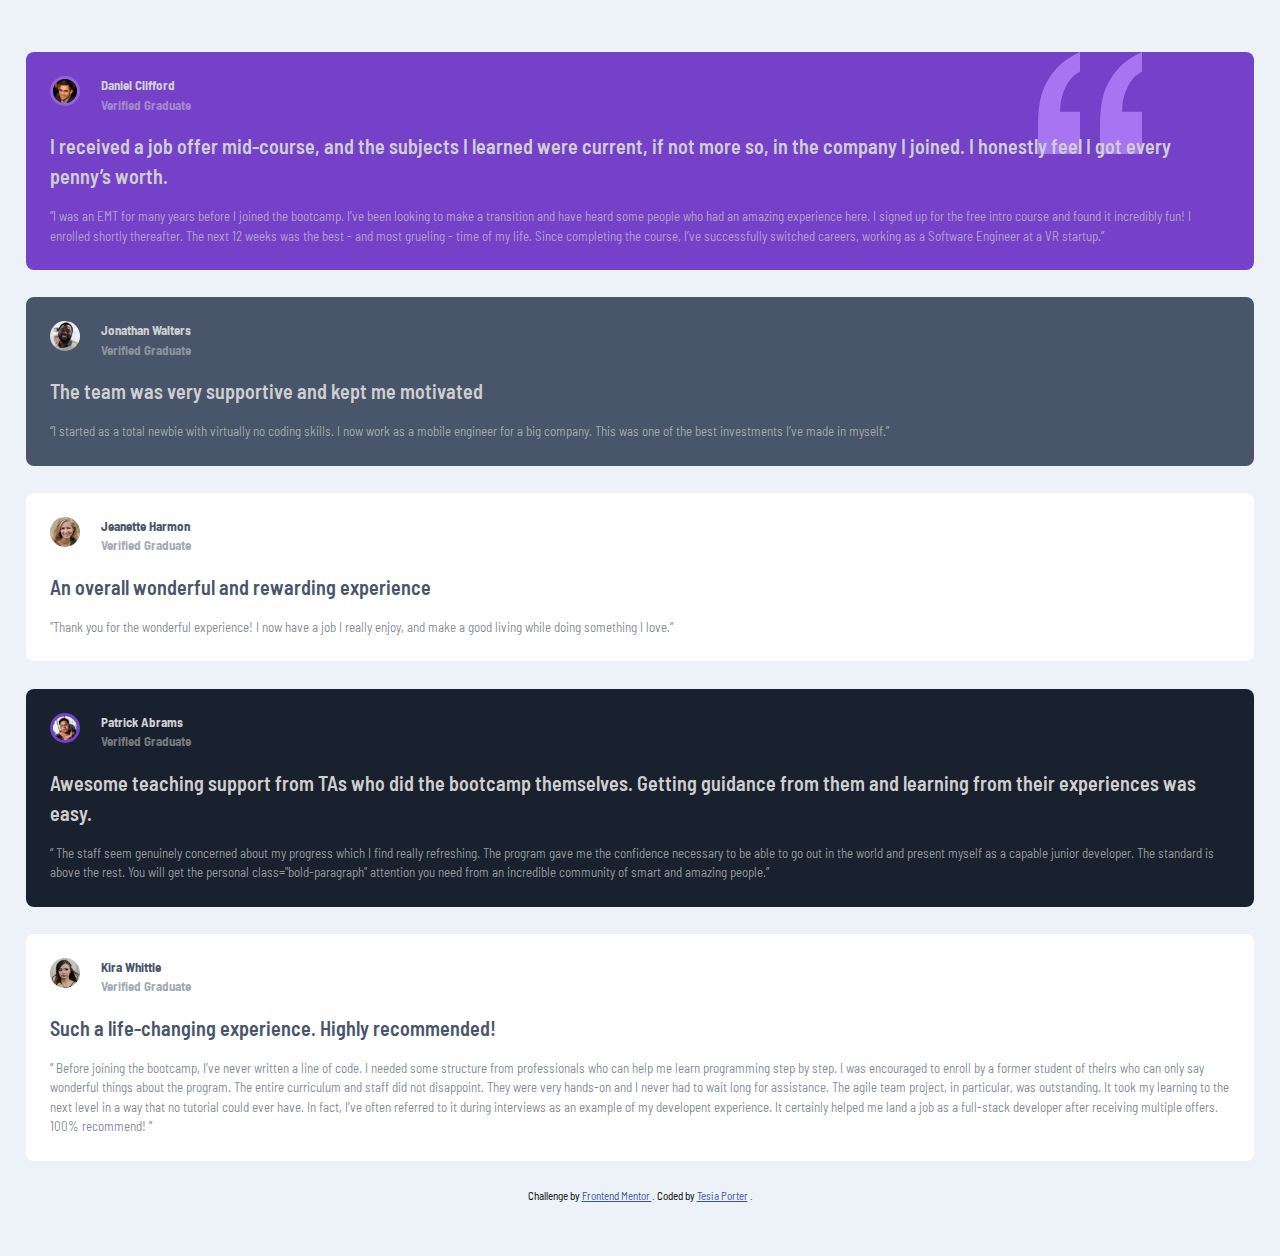
==== index.html @ 28a11051 "testing first commit" ====
<!DOCTYPE html>
<html lang="en">
	<head>
		<meta charset="UTF-8" />
		<meta
			name="viewport"
			content="width=device-width, initial-scale=1.0"
		/>
		<!-- displays site properly based on user's device -->

		<link
			rel="icon"
			type="image/png"
			sizes="32x32"
			href="./images/favicon-32x32.png"
		/>

		<!-- Google Font  -->
		<link rel="preconnect" href="https://fonts.googleapis.com" />
		<link rel="preconnect" href="https://fonts.gstatic.com" crossorigin />
		<link
			href="https://fonts.googleapis.com/css2?family=Barlow+Semi+Condensed:wght@500;600&display=swap"
			rel="stylesheet"
		/>
		<!-- The reset stylesheet -->
		<link rel="stylesheet" href="/css/reset.css" />
		<!-- My Style Sheet -->
		<link rel="stylesheet" href="/css/style.css" />
		<title>
			Frontend Mentor | Testimonials grid section challenge hub
		</title>
	</head>
	<body>
		<main class="container">
			<article class="one-column column-daniel">
				<div class="image-headings">
					<img
						class="block-image small-border"
						src="/images/image-daniel.jpg"
						alt="image of Daniel Clifford"
					/>
					<div>
						<h2 class="heading-one heading-dark">
							Daniel Clifford
						</h2>
						<h3 class="heading-two heading-light">
							Verified Graduate
						</h3>
					</div>
				</div>
				<p class="bold-light-paragraph">
					I received a job offer mid-course, and the subjects I
					learned were current, if not more so, in the company I
					joined. I honestly feel I got every penny’s worth.
				</p>
				<p class="light-dark-paragraph">
					“I was an EMT for many years before I joined the
					bootcamp. I’ve been looking to make a transition and
					have heard some people who had an amazing experience
					here. I signed up for the free intro course and found
					it incredibly fun! I enrolled shortly thereafter. The
					next 12 weeks was the best - and most grueling - time
					of my life. Since completing the course, I’ve
					successfully switched careers, working as a Software
					Engineer at a VR startup.”
				</p>
			</article>

			<article class="one-column column-jonathan">
				<div class="image-headings flex">
					<img
						class="block-image"
						src="/images/image-jonathan.jpg"
						alt="image of JonathanWalters"
					/>
					<div>
						<h2 class="heading-one heading-dark">
							Jonathan Walters
						</h2>
						<h3 class="heading-two heading-light">
							Verified Graduate
						</h3>
					</div>
				</div>
				<p class="bold-light-paragraph">
					The team was very supportive and kept me motivated
				</p>
				<p class="light-dark-paragraph">
					“I started as a total newbie with virtually no coding
					skills. I now work as a mobile engineer for a big
					company. This was one of the best investments I’ve made
					in myself.”
				</p>
			</article>

			<article class="one-column column-jeanette">
				<div class="image-headings">
					<img
						class="block-image"
						src="/images/image-jeanette.jpg"
						alt="image of Jeanette Harmon"
					/>
					<div>
						<h2 class="heading-one heading-dk-blue">
							Jeanette Harmon
						</h2>
						<h3 class="heading-two heading-lg-blue">
							Verified Graduate
						</h3>
					</div>
				</div>
				<p class="dk-gray-blue">
					An overall wonderful and rewarding experience
				</p>
				<p class="lg-gray-blue">
					"Thank you for the wonderful experience! I now have a
					job I really enjoy, and make a good living while doing
					something I love.”
				</p>
			</article>

			<article class="one-column column-patrick">
				<div class="image-headings">
					<img
						class="block-image purple-border"
						src="/images/image-patrick.jpg"
						alt="image of Patrick Abrams"
					/>
					<div>
						<h2 class="heading-one heading-dark">
							Patrick Abrams
						</h2>
						<h3 class="heading-two heading-light">
							Verified Graduate
						</h3>
					</div>
				</div>
				<p class="bold-light-paragraph">
					Awesome teaching support from TAs who did the bootcamp
					themselves. Getting guidance from them and learning
					from their experiences was easy.
				</p>

				<p class="light-dark-paragraph">
					“ The staff seem genuinely concerned about my progress
					which I find really refreshing. The program gave me the
					confidence necessary to be able to go out in the world
					and present myself as a capable junior developer. The
					standard is above the rest. You will get the personal
					class="bold-paragraph" attention you need from an
					incredible community of smart and amazing people.”
				</p>
			</article>

			<article class="one-column column-kira">
				<div class="image-headings">
					<img
						class="block-image"
						src="/images/image-kira.jpg"
						alt="image of Kira Whittle"
					/>

					<div>
						<h2 class="heading-one heading-dk-blue">
							Kira Whittle
						</h2>
						<h3 class="heading-two heading-lg-blue">
							Verified Graduate
						</h3>
					</div>
				</div>
				<p class="dk-gray-blue">
					Such a life-changing experience. Highly recommended!
				</p>
				<p class="lg-gray-blue">
					“ Before joining the bootcamp, I’ve never written a
					line of code. I needed some structure from
					professionals who can help me learn programming step by
					step. I was encouraged to enroll by a former student of
					theirs who can only say wonderful things about the
					program. The entire curriculum and staff did not
					disappoint. They were very hands-on and I never had to
					wait long for assistance. The agile team project, in
					particular, was outstanding. It took my learning to the
					next level in a way that no tutorial could ever have.
					In fact, I’ve often referred to it during interviews as
					an example of my developent experience. It certainly
					helped me land a job as a full-stack developer after
					receiving multiple offers. 100% recommend! ”
				</p>
			</article>
		</main>
		<div class="attribution">
			Challenge by
			<a
				href="https://www.frontendmentor.io?ref=challenge"
				target="_blank"
			>
				Frontend Mentor
			</a>
			. Coded by
			<a href="#">Tesia Porter</a>
			.
		</div>
	</body>
</html>
---- css/style.css ----
:root {
	/* typography */
	--primary-font: "Barlow Semi Condensed", sans-serif;
	--fw-bold: 500;
	--fw-semi-bold: 600;

	/*primary colors */
	--color-violet: hsl(263, 55%, 52%);
	--color-light-blue: hsl(217, 19%, 35%);
	--color-dark-blue: hsl(219, 29%, 14%);
	--color-white: hsl(0, 0%, 100%);
	/* neutral colors  */
	--background-color: hsl(210, 46%, 95%);
	--gray-text: hsl(0, 0%, 81%);
	/*opacity Colors */
	--small-border: hsl(263, 64%, 63%);
	--half-gray: hsla(0, 0%, 81%, 0.5);
	--seventy-gray: hsla(0, 0%, 81%, 0.7);
	--half-blue: hsla(217, 19%, 35%, 0.5);
	--seventy-blue: hsla(217, 19%, 35%, 0.7);
}

body {
	font-size: 13px;
	font-family: var(--primary-font);
	background-color: var(--background-color);
	padding: 4em 2em;
}

.container {
	display: grid;
	grid-template-columns: 1fr;
}

.one-column {
	padding: 1.5rem;
	margin-bottom: 1.7rem;
	border-radius: 8px;
}

.heading-one,
.heading-two {
	font-size: 13px;
}

.bold-light-paragraph,
.dk-gray-blue {
	font-weight: 600;
	font-size: 20px;
	margin-bottom: 1rem;
}

.image-headings {
	display: flex;
	flex-direction: row;
	gap: 1.3rem;
	margin-bottom: 1rem;
}

.block-image {
	display: block;
	width: 30px;
	height: 30px;
	border-radius: 50%;
}

.small-border {
	border: var(--small-border) 3px solid;
}

.purple-border {
	border: var(--color-violet) 3px solid;
}

.heading-dark {
	color: var(--gray-text);
}

.heading-light {
	color: var(--half-gray);
}

.bold-light-paragraph {
	color: var(--gray-text);
	word-break: keep-all;
}

.light-dark-paragraph {
	color: var(--seventy-gray);
}

.heading-dk-blue {
	color: var(--color-light-blue);
}

.heading-lg-blue {
	color: var(--half-blue);
}

.dk-gray-blue {
	color: var(--color-light-blue);
}

.lg-gray-blue {
	color: var(--seventy-blue);
}

/*Testimonial specific styles. */
.column-daniel {
	background-color: var(--color-violet);
	background-image: url(/images/bg-pattern-quotation.svg);
	background-repeat: no-repeat;
	background-position: top right 10%;
}

.column-jonathan {
	background-color: var(--color-light-blue);
}

.column-jeanette,
.column-kira {
	background-color: var(--color-white);
}

.column-patrick {
	background-color: var(--color-dark-blue);
}

/*media queries */
@media screen and (min-width: 50em) {
}
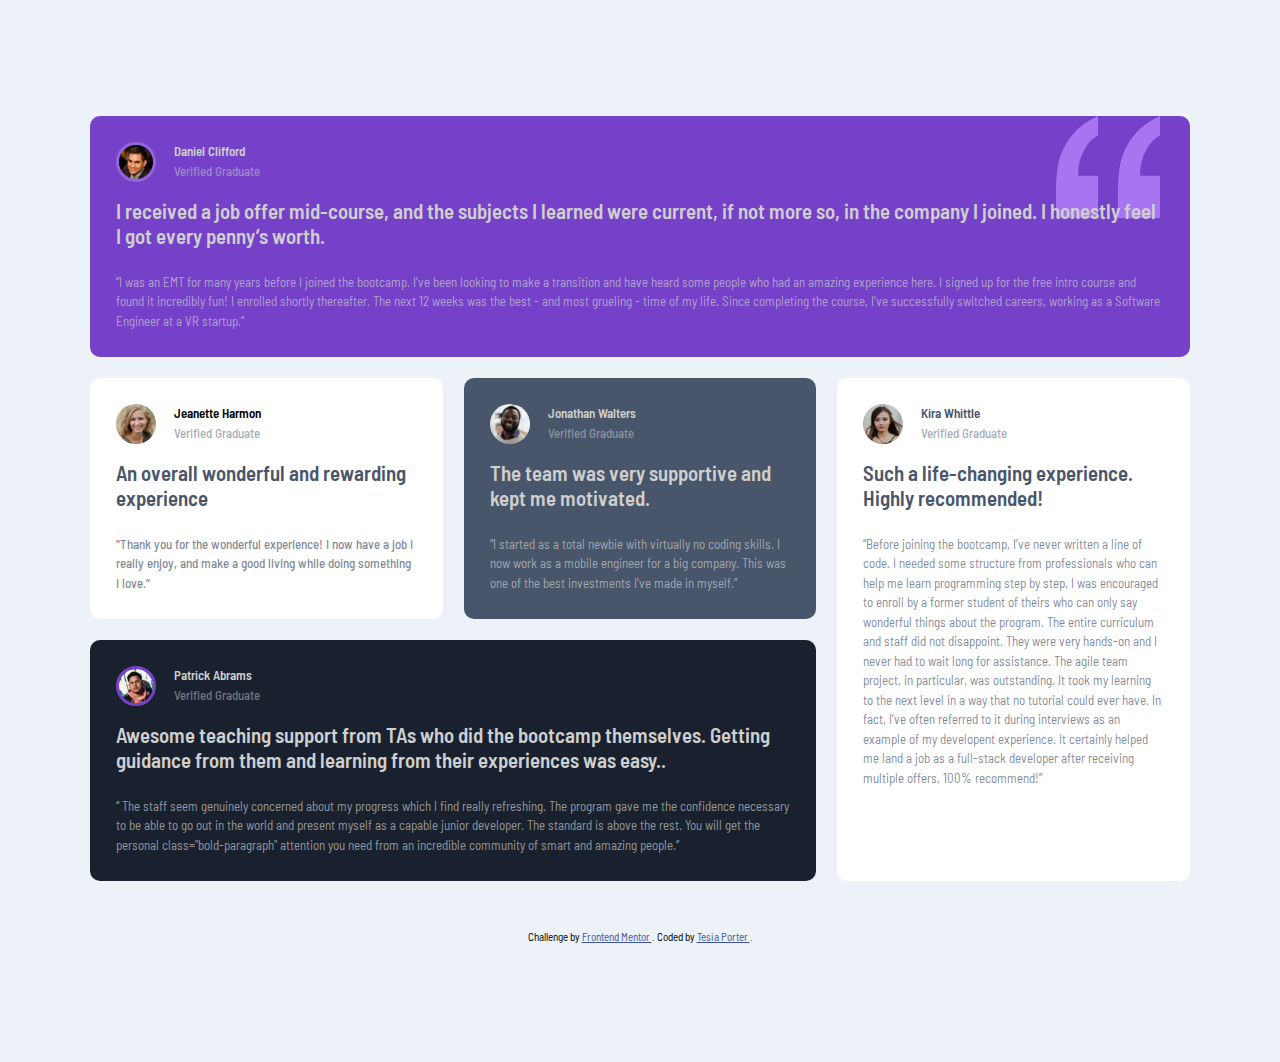
==== commit c8c39351: "added additional changes, to complete the challege" ====
--- a/index.html
+++ b/index.html
@@ -2,12 +2,11 @@
 <html lang="en">
 	<head>
 		<meta charset="UTF-8" />
+		<meta http-equiv="X-UA-Compatible" content="IE=edge" />
 		<meta
 			name="viewport"
 			content="width=device-width, initial-scale=1.0"
 		/>
-		<!-- displays site properly based on user's device -->
-
 		<link
 			rel="icon"
 			type="image/png"
@@ -32,175 +31,198 @@
 	</head>
 	<body>
 		<main class="container">
-			<article class="one-column column-daniel">
-				<div class="image-headings">
-					<img
-						class="block-image small-border"
-						src="/images/image-daniel.jpg"
-						alt="image of Daniel Clifford"
-					/>
-					<div>
-						<h2 class="heading-one heading-dark">
-							Daniel Clifford
-						</h2>
-						<h3 class="heading-two heading-light">
-							Verified Graduate
-						</h3>
-					</div>
-				</div>
-				<p class="bold-light-paragraph">
-					I received a job offer mid-course, and the subjects I
-					learned were current, if not more so, in the company I
-					joined. I honestly feel I got every penny’s worth.
-				</p>
-				<p class="light-dark-paragraph">
-					“I was an EMT for many years before I joined the
-					bootcamp. I’ve been looking to make a transition and
-					have heard some people who had an amazing experience
-					here. I signed up for the free intro course and found
-					it incredibly fun! I enrolled shortly thereafter. The
-					next 12 weeks was the best - and most grueling - time
-					of my life. Since completing the course, I’ve
-					successfully switched careers, working as a Software
-					Engineer at a VR startup.”
-				</p>
+			<article class="grid">
+				<section class="one">
+					<div class="flexed">
+						<div>
+							<img
+								class="small-border"
+								src="/images/image-daniel.jpg"
+								alt=""
+							/>
+						</div>
+						<div>
+							<h2 class="heading-one light-gray">
+								Daniel Clifford
+							</h2>
+							<h3 class="heading-two heading-dark-gray">
+								Verified Graduate
+							</h3>
+						</div>
+					</div>
+					<div>
+						<p class="bolded light-gray">
+							I received a job offer mid-course, and the
+							subjects I learned were current, if not more
+							so, in the company I joined. I honestly feel
+							I got every penny’s worth.
+						</p>
+						<p class="para-dark-gray">
+							“I was an EMT for many years before I joined
+							the bootcamp. I’ve been looking to make a
+							transition and have heard some people who had
+							an amazing experience here. I signed up for
+							the free intro course and found it incredibly
+							fun! I enrolled shortly thereafter. The next
+							12 weeks was the best - and most grueling -
+							time of my life. Since completing the course,
+							I’ve successfully switched careers, working
+							as a Software Engineer at a VR startup.”
+						</p>
+					</div>
+				</section>
+				<section class="two">
+					<div class="flexed">
+						<div>
+							<img
+								src="/images/image-jonathan.jpg"
+								alt=""
+							/>
+						</div>
+						<div>
+							<h2 class="heading-one light-gray">
+								Jonathan Walters
+							</h2>
+							<h3 class="heading-two heading-dark-gray">
+								Verified Graduate
+							</h3>
+						</div>
+					</div>
+					<div>
+						<p class="bolded light-gray">
+							The team was very supportive and kept me
+							motivated.
+						</p>
+						<p class="para-dark-gray">
+							“I started as a total newbie with virtually
+							no coding skills. I now work as a mobile
+							engineer for a big company. This was one of
+							the best investments I’ve made in myself.”
+						</p>
+					</div>
+				</section>
+				<section class="three">
+					<div class="flexed">
+						<div>
+							<img
+								src="/images/image-jeanette.jpg"
+								alt=""
+							/>
+						</div>
+						<div>
+							<h2 class="heading-one dark blue">
+								Jeanette Harmon
+							</h2>
+							<h3 class="heading-two heading-light-blue">
+								Verified Graduate
+							</h3>
+						</div>
+					</div>
+					<div>
+						<p class="bolded dark-blue">
+							An overall wonderful and rewarding experience
+						</p>
+						<p class="light-blue para-light-blue">
+							"Thank you for the wonderful experience! I
+							now have a job I really enjoy, and make a
+							good living while doing something I love.”
+						</p>
+					</div>
+				</section>
+				<section class="four">
+					<div class="flexed">
+						<div>
+							<img
+								class="purple-border"
+								src="/images/image-patrick.jpg"
+								alt=""
+							/>
+						</div>
+						<div>
+							<h2 class="heading-one light-gray">
+								Patrick Abrams
+							</h2>
+							<h3 class="heading-two heading-dark-gray">
+								Verified Graduate
+							</h3>
+						</div>
+					</div>
+					<div>
+						<p class="bolded light-gray">
+							Awesome teaching support from TAs who did the
+							bootcamp themselves. Getting guidance from
+							them and learning from their experiences was
+							easy..
+						</p>
+						<p class="para-dark-gray">
+							“ The staff seem genuinely concerned about my
+							progress which I find really refreshing. The
+							program gave me the confidence necessary to
+							be able to go out in the world and present
+							myself as a capable junior developer. The
+							standard is above the rest. You will get the
+							personal class="bold-paragraph" attention you
+							need from an incredible community of smart
+							and amazing people.”
+						</p>
+					</div>
+				</section>
+				<section class="five">
+					<div class="flexed">
+						<div>
+							<img src="/images/image-kira.jpg" alt="" />
+						</div>
+						<div>
+							<h2 class="heading-one dark-blue">
+								Kira Whittle
+							</h2>
+							<h3 class="heading-two heading-light-blue">
+								Verified Graduate
+							</h3>
+						</div>
+					</div>
+					<div>
+						<p class="bolded dark-blue">
+							Such a life-changing experience. Highly
+							recommended!
+						</p>
+						<p class="para-light-blue">
+							“Before joining the bootcamp, I’ve never
+							written a line of code. I needed some
+							structure from professionals who can help me
+							learn programming step by step. I was
+							encouraged to enroll by a former student of
+							theirs who can only say wonderful things
+							about the program. The entire curriculum and
+							staff did not disappoint. They were very
+							hands-on and I never had to wait long for
+							assistance. The agile team project, in
+							particular, was outstanding. It took my
+							learning to the next level in a way that no
+							tutorial could ever have. In fact, I’ve often
+							referred to it during interviews as an
+							example of my developent experience. It
+							certainly helped me land a job as a
+							full-stack developer after receiving multiple
+							offers. 100% recommend!”
+						</p>
+					</div>
+				</section>
 			</article>
-
-			<article class="one-column column-jonathan">
-				<div class="image-headings flex">
-					<img
-						class="block-image"
-						src="/images/image-jonathan.jpg"
-						alt="image of JonathanWalters"
-					/>
-					<div>
-						<h2 class="heading-one heading-dark">
-							Jonathan Walters
-						</h2>
-						<h3 class="heading-two heading-light">
-							Verified Graduate
-						</h3>
-					</div>
-				</div>
-				<p class="bold-light-paragraph">
-					The team was very supportive and kept me motivated
-				</p>
-				<p class="light-dark-paragraph">
-					“I started as a total newbie with virtually no coding
-					skills. I now work as a mobile engineer for a big
-					company. This was one of the best investments I’ve made
-					in myself.”
-				</p>
-			</article>
-
-			<article class="one-column column-jeanette">
-				<div class="image-headings">
-					<img
-						class="block-image"
-						src="/images/image-jeanette.jpg"
-						alt="image of Jeanette Harmon"
-					/>
-					<div>
-						<h2 class="heading-one heading-dk-blue">
-							Jeanette Harmon
-						</h2>
-						<h3 class="heading-two heading-lg-blue">
-							Verified Graduate
-						</h3>
-					</div>
-				</div>
-				<p class="dk-gray-blue">
-					An overall wonderful and rewarding experience
-				</p>
-				<p class="lg-gray-blue">
-					"Thank you for the wonderful experience! I now have a
-					job I really enjoy, and make a good living while doing
-					something I love.”
-				</p>
-			</article>
-
-			<article class="one-column column-patrick">
-				<div class="image-headings">
-					<img
-						class="block-image purple-border"
-						src="/images/image-patrick.jpg"
-						alt="image of Patrick Abrams"
-					/>
-					<div>
-						<h2 class="heading-one heading-dark">
-							Patrick Abrams
-						</h2>
-						<h3 class="heading-two heading-light">
-							Verified Graduate
-						</h3>
-					</div>
-				</div>
-				<p class="bold-light-paragraph">
-					Awesome teaching support from TAs who did the bootcamp
-					themselves. Getting guidance from them and learning
-					from their experiences was easy.
-				</p>
-
-				<p class="light-dark-paragraph">
-					“ The staff seem genuinely concerned about my progress
-					which I find really refreshing. The program gave me the
-					confidence necessary to be able to go out in the world
-					and present myself as a capable junior developer. The
-					standard is above the rest. You will get the personal
-					class="bold-paragraph" attention you need from an
-					incredible community of smart and amazing people.”
-				</p>
-			</article>
-
-			<article class="one-column column-kira">
-				<div class="image-headings">
-					<img
-						class="block-image"
-						src="/images/image-kira.jpg"
-						alt="image of Kira Whittle"
-					/>
-
-					<div>
-						<h2 class="heading-one heading-dk-blue">
-							Kira Whittle
-						</h2>
-						<h3 class="heading-two heading-lg-blue">
-							Verified Graduate
-						</h3>
-					</div>
-				</div>
-				<p class="dk-gray-blue">
-					Such a life-changing experience. Highly recommended!
-				</p>
-				<p class="lg-gray-blue">
-					“ Before joining the bootcamp, I’ve never written a
-					line of code. I needed some structure from
-					professionals who can help me learn programming step by
-					step. I was encouraged to enroll by a former student of
-					theirs who can only say wonderful things about the
-					program. The entire curriculum and staff did not
-					disappoint. They were very hands-on and I never had to
-					wait long for assistance. The agile team project, in
-					particular, was outstanding. It took my learning to the
-					next level in a way that no tutorial could ever have.
-					In fact, I’ve often referred to it during interviews as
-					an example of my developent experience. It certainly
-					helped me land a job as a full-stack developer after
-					receiving multiple offers. 100% recommend! ”
-				</p>
-			</article>
+			<div class="attribution">
+				Challenge by
+				<a
+					href="https://www.frontendmentor.io?ref=challenge"
+					target="_blank"
+				>
+					Frontend Mentor
+				</a>
+				. Coded by
+				<a target="_blank" href="https://github.com/DandiKandie">
+					Tesia Porter
+				</a>
+				.
+			</div>
 		</main>
-		<div class="attribution">
-			Challenge by
-			<a
-				href="https://www.frontendmentor.io?ref=challenge"
-				target="_blank"
-			>
-				Frontend Mentor
-			</a>
-			. Coded by
-			<a href="#">Tesia Porter</a>
-			.
-		</div>
 	</body>
 </html>
--- a/css/style.css
+++ b/css/style.css
@@ -2,7 +2,7 @@
 	/* typography */
 	--primary-font: "Barlow Semi Condensed", sans-serif;
 	--fw-bold: 500;
-	--fw-semi-bold: 600;
+	--fw-bolder: 600;
 
 	/*primary colors */
 	--color-violet: hsl(263, 55%, 52%);
@@ -25,107 +25,189 @@
 	font-family: var(--primary-font);
 	background-color: var(--background-color);
 	padding: 4em 2em;
-}
-
-.container {
 	display: grid;
-	grid-template-columns: 1fr;
-}
-
-.one-column {
-	padding: 1.5rem;
-	margin-bottom: 1.7rem;
-	border-radius: 8px;
-}
-
-.heading-one,
-.heading-two {
-	font-size: 13px;
-}
-
-.bold-light-paragraph,
-.dk-gray-blue {
+	place-items: center;
+}
+
+section {
+	padding: 2em;
+	border-radius: 10px;
+}
+
+img {
+	width: 40px;
+	height: 40px;
+	border-radius: 50%;
+}
+
+.flexed {
+	display: flex;
+	gap: 1.4em;
+	margin-bottom: 1.3em;
+}
+
+h2 {
+	font-weight: var(--fw-bolder);
+}
+
+h3 {
+	font-weight: var(--fw-bold);
+}
+
+h2,
+h3 {
+	font-size: inherit;
+}
+
+.bolded {
 	font-weight: 600;
-	font-size: 20px;
-	margin-bottom: 1rem;
-}
-
-.image-headings {
-	display: flex;
-	flex-direction: row;
-	gap: 1.3rem;
-	margin-bottom: 1rem;
-}
-
-.block-image {
-	display: block;
-	width: 30px;
-	height: 30px;
-	border-radius: 50%;
-}
-
-.small-border {
-	border: var(--small-border) 3px solid;
-}
-
-.purple-border {
-	border: var(--color-violet) 3px solid;
-}
-
-.heading-dark {
+	font-size: 1.3rem;
+	line-height: 1.2;
+	margin-bottom: 1.5rem;
+}
+
+.light-blue {
+	font-weight: 500;
+}
+
+/*Color for text*/
+.light-gray {
 	color: var(--gray-text);
 }
 
-.heading-light {
+.heading-dark-gray {
 	color: var(--half-gray);
 }
 
-.bold-light-paragraph {
-	color: var(--gray-text);
-	word-break: keep-all;
-}
-
-.light-dark-paragraph {
+.para-dark-gray {
 	color: var(--seventy-gray);
 }
 
-.heading-dk-blue {
+.dark-blue {
 	color: var(--color-light-blue);
 }
 
-.heading-lg-blue {
+.heading-light-blue {
 	color: var(--half-blue);
 }
 
-.dk-gray-blue {
-	color: var(--color-light-blue);
-}
-
-.lg-gray-blue {
+.para-light-blue {
 	color: var(--seventy-blue);
 }
 
-/*Testimonial specific styles. */
-.column-daniel {
+.attribution {
+	margin-top: 3rem;
+}
+
+section {
+	margin-bottom: 2rem;
+}
+
+.one {
 	background-color: var(--color-violet);
 	background-image: url(/images/bg-pattern-quotation.svg);
 	background-repeat: no-repeat;
-	background-position: top right 10%;
-}
-
-.column-jonathan {
+	background-position: top right 30px;
+}
+
+.small-border {
+	border: var(--small-border) 3px solid;
+}
+
+.two {
 	background-color: var(--color-light-blue);
 }
 
-.column-jeanette,
-.column-kira {
+.three,
+.five {
 	background-color: var(--color-white);
 }
 
-.column-patrick {
+.four {
 	background-color: var(--color-dark-blue);
 }
 
-/*media queries */
-@media screen and (min-width: 50em) {
-}
+.purple-border {
+	border: var(--color-violet) 3px solid;
+}
+
+/*Tablet size*/
+@media screen and (min-width: 768px) {
+	.container {
+		margin: 4rem;
+	}
+	section {
+		margin-bottom: 0;
+	}
+	.grid {
+		display: grid;
+		grid-template-columns: repeat(3, 1fr);
+		gap: 1.3rem;
+	}
+
+	.one {
+		grid-column: 1 / span 3;
+	}
+
+	.two {
+		grid-column: 2;
+		grid-row: 2;
+	}
+
+	.three {
+		grid-column: 1;
+		grid-row: 2;
+	}
+
+	.four {
+		grid-column: 1 / span 2;
+		grid-row: 3;
+	}
+
+	.five {
+		grid-column: 3;
+		grid-row: 2 / span 2;
+	}
+}
+
+/* Destop Size */
+@media screen and (min-width: 1440px) {
+	.container {
+		margin: 6em;
+		display: grid;
+		place-items: center;
+	}
+
+	.grid {
+		grid-template-columns: repeat(4, 1fr);
+		gap: 2rem;
+		width: 80vw;
+	}
+
+	.one {
+		grid-column: 1 / span 2;
+		/* background-image: url(/images/bg-pattern-quotation.svg);
+		background-repeat: no-repeat; */
+		background-position: top right 88px;
+	}
+
+	.two {
+		grid-column: 3;
+		grid-row: 1;
+	}
+
+	.three {
+		grid-column: 1;
+		grid-row: 2;
+	}
+
+	.four {
+		grid-column: 2 / span 2;
+		grid-row: 2;
+	}
+
+	.five {
+		grid-column: 4;
+		grid-row: 1 / span 2;
+	}
+}
